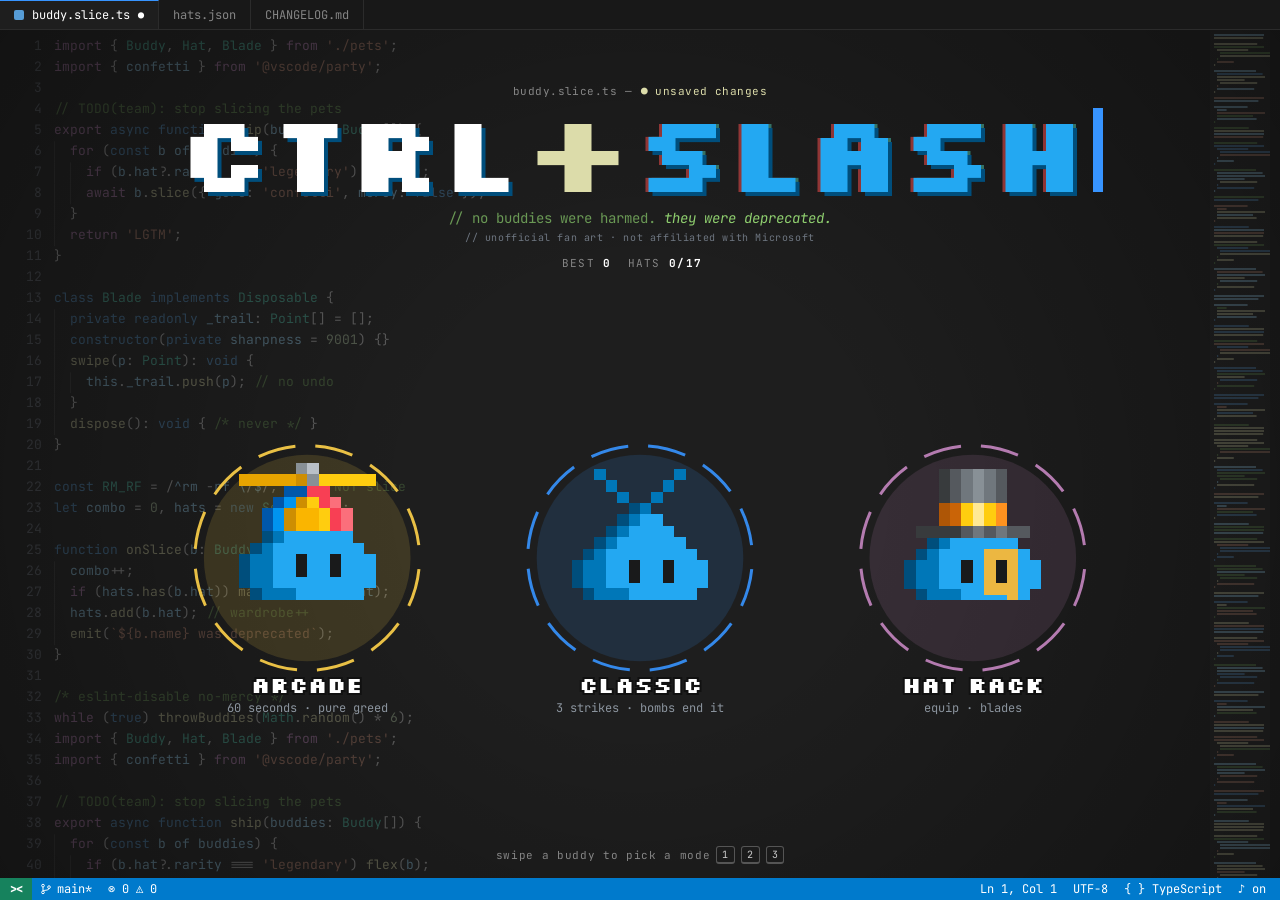
==== index.html @ 21628a55 "Initial commit" ====
<!doctype html>
<html lang="en">
<head>
<meta charset="utf-8">
<meta name="viewport" content="width=device-width, initial-scale=1, maximum-scale=1, user-scalable=no, viewport-fit=cover">
<meta name="theme-color" content="#1e1e1e">
<meta name="apple-mobile-web-app-capable" content="yes">
<meta name="mobile-web-app-capable" content="yes">
<meta name="apple-mobile-web-app-status-bar-style" content="black-translucent">
<title>CTRL+SLASH — a deeply unsafe refactor</title>
<meta name="description" content="Unofficial fan art: a Fruit Ninja-style slicer starring the VS Code chat pet and its hats. Not affiliated with Microsoft.">
<link rel="preconnect" href="https://fonts.googleapis.com">
<link rel="preconnect" href="https://fonts.gstatic.com" crossorigin>
<link href="https://fonts.googleapis.com/css2?family=JetBrains+Mono:wght@400;700;800&family=Silkscreen:wght@400;700&display=swap" rel="stylesheet">
<link rel="icon" href="data:image/svg+xml,<svg xmlns=%22http://www.w3.org/2000/svg%22 viewBox=%220 0 16 16%22><path fill=%22%2323a8f2%22 d=%22M8 3l6 6v4H2V9z%22/><rect x=%225%22 y=%229%22 width=%222%22 height=%222%22/><rect x=%229%22 y=%229%22 width=%222%22 height=%222%22/></svg>">
<link rel="stylesheet" href="style.css">
</head>
<body>
<div id="app">
  <div id="tabstrip" aria-hidden="true">
    <span class="tab active"><i class="dot"></i>buddy.slice.ts<b>●</b></span>
    <span class="tab">hats.json</span>
    <span class="tab">CHANGELOG.md</span>
  </div>

  <canvas id="game" aria-label="Game canvas: swipe to slice buddies"></canvas>

  <!-- In-game HUD -->
  <div id="hud" hidden>
    <div class="hud-top">
      <div class="score-block">
        <div id="score" class="score">0</div>
        <div class="best">BEST <b id="best">0</b></div>
      </div>
      <div class="hud-right">
        <div id="strikes" class="strikes" title="CI checks — lose all three and the build fails">
          <span class="ci-label">CI</span><i class="ok"></i><i class="ok"></i><i class="ok"></i>
        </div>
        <div id="timer" class="timer" hidden>1:00</div>
        <button id="btn-pause" class="icon-btn" aria-label="Pause">
          <svg viewBox="0 0 16 16" width="16" height="16"><rect x="3" y="2" width="3.5" height="12" fill="currentColor"/><rect x="9.5" y="2" width="3.5" height="12" fill="currentColor"/></svg>
        </button>
      </div>
    </div>
    <div class="wardrobe">
      <div class="w-label">WARDROBE <b id="w-count">0</b><span>/17</span></div>
      <div class="w-pips" id="w-pips"></div>
      <div id="w-hats" class="w-hats"></div>
    </div>
    <div id="mult" class="mult" hidden><b>×2</b><span>HAT TRICK</span><i></i></div>
    <div id="debugbar" class="debugbar" hidden>
      <span class="db-grip">⋮⋮</span>
      <svg viewBox="0 0 16 16"><path d="M4 2l10 6-10 6z" fill="#89d185"/></svg>
      <svg viewBox="0 0 16 16"><path d="M2 9a6 6 0 0 1 11-3M13 2v4h-4" stroke="#75beff" stroke-width="1.6" fill="none"/></svg>
      <svg viewBox="0 0 16 16"><path d="M8 2v9M4 8l4 4 4-4" stroke="#75beff" stroke-width="1.6" fill="none"/><circle cx="8" cy="14" r="1.3" fill="#75beff"/></svg>
      <svg viewBox="0 0 16 16"><rect x="3" y="3" width="10" height="10" fill="#f48771"/></svg>
      <span class="db-text">Paused on breakpoint</span>
    </div>
  </div>

  <!-- Menu overlay (rings are drawn on the canvas) -->
  <section id="menu" class="menu">
    <div class="brand">
      <div class="kicker"><span class="k-file">buddy.slice.ts</span><span class="k-sep">—</span><span class="k-unsaved">● unsaved changes</span></div>
      <h1 class="title" aria-label="Ctrl plus Slash">
        <span class="t-ctrl">CTRL</span><span class="t-plus">+</span><span class="t-slash">SLASH</span><span class="caret"></span>
      </h1>
      <p class="tag"><span class="c-comment">// no buddies were harmed.</span> <span class="c-comment strong">they were deprecated.</span></p>
      <p class="fanart">// unofficial fan art · not affiliated with Microsoft</p>
    </div>
    <div class="menu-meta">
      <span>BEST <b id="m-best">0</b></span>
      <span>HATS <b id="m-hats">0/17</b></span>
      <span id="m-equip" class="m-equip"></span>
    </div>
    <p class="hint">swipe a buddy to pick a mode <span class="kbd">1</span><span class="kbd">2</span><span class="kbd">3</span></p>
  </section>

  <!-- Hat rack -->
  <section id="rack" class="panel-wrap" hidden>
    <div class="panel rack">
      <header class="panel-head">
        <div class="ph-title"><span class="ph-path">~/.buddy/</span>hats.json</div>
        <button class="icon-btn" id="rack-close" aria-label="Close">✕</button>
      </header>
      <div class="rack-sub"><b id="rack-count">0/17</b> discovered · tap a hat to equip it</div>
      <div id="rack-grid" class="rack-grid"></div>
      <div class="rack-equip" id="rack-equip"></div>
      <details class="howto" open>
        <summary>how hats pay out</summary>
        <ul>
          <li><b class="t-rare">Slice</b> a hatted buddy → rarity bonus <span class="dim">(25 · 60 · 150 · 400)</span></li>
          <li><b class="t-epic">Snipe</b> the hat as it flies off → <b>2×</b> bonus</li>
          <li><b class="t-leg">Matching Set</b> — same hat 2+ times in one swipe → bonus × n²</li>
          <li><b class="t-common">Runway</b> — 3+ <i>different</i> hats in one swipe</li>
          <li><b class="t-leg">Wardrobe</b> — distinct hats per run: 3 Hat Trick ×2 · 6 Fashionista · 10 Haberdasher ×3 · 17 Full Wardrobe</li>
          <li><b class="t-rare">Equipped hat</b> spawns 3× more often and skins your blade</li>
        </ul>
        <p class="fanart-note">Unofficial fan art. Buddy and hat sprites © Microsoft, used under the MIT license from microsoft/vscode. Not affiliated with or endorsed by Microsoft.</p>
      </details>
    </div>
  </section>

  <!-- Pause -->
  <section id="pause" class="panel-wrap" hidden>
    <div class="panel small">
      <header class="panel-head"><div class="ph-title">⏸ debugger paused</div></header>
      <p class="p-body">The buddies are frozen mid-air, judging you.</p>
      <div class="actions">
        <button class="btn primary" id="btn-resume">▶ Continue <span class="kbd">F5</span></button>
        <button class="btn" id="btn-quit">■ Stop <span class="kbd">⇧F5</span></button>
      </div>
    </div>
  </section>

  <!-- Game over -->
  <section id="over" class="panel-wrap" hidden>
    <div class="panel term">
      <header class="term-head">
        <span>PROBLEMS <b id="over-problems">3</b></span><span>OUTPUT</span><span class="active">TERMINAL</span><span class="spacer"></span><span class="dim">bash</span>
      </header>
      <pre id="over-log" class="term-log"></pre>
      <div class="over-main">
        <canvas id="over-buddy" width="96" height="96"></canvas>
        <div class="over-score">
          <div class="os-label">SCORE</div>
          <div id="over-score" class="os-value">0</div>
          <div id="over-best" class="os-best">BEST 0</div>
        </div>
      </div>
      <div class="over-stats" id="over-stats"></div>
      <div class="over-hats" id="over-hats"></div>
      <div class="actions">
        <button class="btn primary" id="btn-retry">git reset --hard <span class="kbd">R</span></button>
        <button class="btn" id="btn-menu">:q <span class="kbd">Esc</span></button>
      </div>
    </div>
  </section>

  <div id="toasts" class="toasts" aria-live="polite"></div>

  <footer id="statusbar" class="statusbar">
    <span class="sb-item sb-remote">&gt;&lt;</span>
    <span class="sb-item"><svg viewBox="0 0 16 16" width="12" height="12"><circle cx="4" cy="3.5" r="1.8" stroke="currentColor" fill="none" stroke-width="1.3"/><circle cx="4" cy="12.5" r="1.8" stroke="currentColor" fill="none" stroke-width="1.3"/><circle cx="12" cy="5.5" r="1.8" stroke="currentColor" fill="none" stroke-width="1.3"/><path d="M4 5.3v5.4M12 7.3c0 3-8 2-8 3.4" stroke="currentColor" fill="none" stroke-width="1.3"/></svg> main*</span>
    <span class="sb-item" id="sb-problems">⊗ 0 ⚠ 0</span>
    <span class="sb-item sb-mode" id="sb-mode"></span>
    <span class="sb-spacer"></span>
    <span class="sb-item sb-hide-s" id="sb-stats">Ln 1, Col 1</span>
    <span class="sb-item sb-hide-s">UTF-8</span>
    <span class="sb-item sb-hide-s">{ } TypeScript</span>
    <button class="sb-item sb-btn" id="btn-mute" aria-label="Toggle sound">♪ on</button>
  </footer>

  <div id="loading" class="loading"><div><span>loading buddies</span><i></i><small>unofficial fan art</small></div></div>
</div>
<script src="js/core.js"></script>
<script src="js/audio.js"></script>
<script src="js/fx.js"></script>
<script src="js/entities.js"></script>
<script src="js/game.js"></script>
<script src="js/input.js"></script>
<script src="js/ui.js"></script>
<script src="js/main.js"></script>
</body>
</html>
---- style.css ----
:root {
  --bg: #1e1e1e;
  --panel: #252526;
  --panel-2: #1b1b1c;
  --border: #3c3c3c;
  --fg: #cccccc;
  --dim: #858585;
  --blue: #007acc;
  --accent: #3794ff;
  --buddy: #23a8f2;
  --buddy-mid: #0077b8;
  --buddy-dark: #004e7c;
  --err: #f14c4c;
  --warn: #cca700;
  --ok: #89d185;
  --debug: #cc6633;
  --agent: #8a4fd8;
  --kw: #569cd6;
  --str: #ce9178;
  --fn: #dcdcaa;
  --type: #4ec9b0;
  --num: #b5cea8;
  --purple: #c586c0;
  --var: #9cdcfe;
  --comment: #6a9955;
  --t-common: #9cdcfe;
  --t-rare: #4ec9b0;
  --t-epic: #c586c0;
  --t-leg: #ffd24a;
  --pix: "Silkscreen", "Courier New", monospace;
  --mono: "JetBrains Mono", ui-monospace, "SF Mono", Menlo, monospace;
  --sat: env(safe-area-inset-top, 0px);
  --sab: env(safe-area-inset-bottom, 0px);
  --sal: env(safe-area-inset-left, 0px);
  --sar: env(safe-area-inset-right, 0px);
  --sb-h: calc(22px + var(--sab));
}

* { box-sizing: border-box; }
html, body {
  margin: 0; height: 100%; background: var(--bg); color: var(--fg);
  overflow: hidden; overscroll-behavior: none;
  -webkit-user-select: none; user-select: none; -webkit-touch-callout: none;
  -webkit-tap-highlight-color: transparent;
  font-family: var(--mono);
}
#app { position: fixed; inset: 0; touch-action: none; }
#game { position: absolute; inset: 0; width: 100%; height: 100%; display: block; touch-action: none; cursor: crosshair; }
button { font: inherit; color: inherit; -webkit-tap-highlight-color: transparent; }
[hidden] { display: none !important; }

/* ---------- Tab strip (desktop only) */
#tabstrip {
  position: absolute; top: 0; left: 0; right: 0; height: 30px; z-index: 2;
  display: none; background: #181818; border-bottom: 1px solid #2b2b2b;
  font-size: 12px; pointer-events: none;
}
#tabstrip .tab { display: inline-flex; align-items: center; gap: 8px; height: 100%; padding: 0 14px; color: var(--dim); border-right: 1px solid #2b2b2b; }
#tabstrip .tab.active { background: var(--bg); color: #fff; border-top: 1px solid var(--accent); }
#tabstrip .tab b { color: #fff; font-size: 10px; }
#tabstrip .dot { width: 10px; height: 10px; border-radius: 2px; background: var(--kw); display: inline-block; }
@media (min-width: 760px) and (min-height: 560px) { #tabstrip { display: flex; } :root { --tab-h: 30px; } }

/* ---------- HUD */
#hud { position: absolute; inset: 0; pointer-events: none; z-index: 3; }
.hud-top {
  position: absolute; left: 0; right: 0; top: calc(var(--sat) + var(--tab-h, 0px) + 8px);
  padding: 0 calc(12px + var(--sar)) 0 calc(14px + var(--sal));
  display: flex; justify-content: space-between; align-items: flex-start;
}
.score {
  font-family: var(--pix); font-weight: 700; font-size: clamp(34px, 9vmin, 64px); line-height: .9; color: #fff;
  text-shadow: 3px 3px 0 var(--buddy-dark), 0 0 24px rgba(35,168,242,.35);
  transform-origin: left center; font-variant-numeric: tabular-nums;
}
.score.bump { animation: bump .22s ease-out; }
.score.neg { animation: neg .4s ease-out; }
@keyframes bump { 0% { transform: scale(1.18); color: var(--fn); } 100% { transform: scale(1); } }
@keyframes neg { 0%, 50% { color: var(--err); transform: translateX(-4px); } 25%, 75% { transform: translateX(4px); } 100% { transform: none; } }
.best { font-size: 11px; letter-spacing: .12em; color: var(--dim); margin-top: 6px; }
.best b { color: var(--fg); font-weight: 700; }
.hud-right { display: flex; align-items: center; gap: 10px; pointer-events: auto; }
.strikes { display: flex; align-items: center; gap: 5px; padding: 5px 8px; background: rgba(0,0,0,.35); border: 1px solid var(--border); border-radius: 3px; }
.ci-label { font-size: 10px; color: var(--dim); letter-spacing: .1em; margin-right: 2px; }
.strikes i { width: 18px; height: 18px; display: inline-grid; place-items: center; border-radius: 50%; font-style: normal; font-size: 12px; font-weight: 800; }
.strikes i.ok { background: rgba(137,209,133,.14); color: var(--ok); box-shadow: inset 0 0 0 1.5px var(--ok); }
.strikes i.ok::before { content: "✓"; }
.strikes i.fail { background: var(--err); color: #1e1e1e; animation: fail .4s ease-out; }
.strikes i.fail::before { content: "✕"; }
@keyframes fail { 0% { transform: scale(1.8); } 100% { transform: scale(1); } }
.timer { font-family: var(--pix); font-size: 26px; color: #fff; padding: 2px 10px; background: rgba(0,0,0,.35); border: 1px solid var(--border); border-radius: 3px; font-variant-numeric: tabular-nums; }
.timer.hot { color: var(--err); animation: pulse .5s infinite alternate; }
@keyframes pulse { to { transform: scale(1.08); } }
.icon-btn { width: 34px; height: 34px; display: grid; place-items: center; background: rgba(0,0,0,.35); border: 1px solid var(--border); border-radius: 3px; color: var(--fg); cursor: pointer; }
.icon-btn:active { background: var(--blue); }

.wardrobe {
  position: absolute; left: calc(14px + var(--sal)); top: calc(var(--sat) + var(--tab-h, 0px) + clamp(76px, 15vmin, 108px));
  display: flex; flex-direction: column; gap: 5px;
}
.w-label { font-size: 10px; letter-spacing: .14em; color: var(--dim); }
.w-label b { color: var(--t-leg); font-size: 12px; }
.w-pips { display: flex; gap: 3px; }
.w-pips i { width: 9px; height: 5px; background: #333; border-radius: 1px; }
.w-pips i.on { background: var(--t-leg); box-shadow: 0 0 6px var(--t-leg); }
.w-pips i.ms { outline: 1px solid #666; outline-offset: 1px; }
.w-hats { display: flex; flex-wrap: wrap; gap: 2px; max-width: 46vw; }
.w-hats .hat-ico.pop { animation: hatpop .5s cubic-bezier(.2,1.8,.4,1); }
@keyframes hatpop { 0% { transform: scale(2.4) rotate(-20deg); } 100% { transform: none; } }

.hat-ico {
  --w: 28px; width: var(--w); height: calc(var(--w) / 2); flex: none;
  background-repeat: no-repeat; image-rendering: pixelated;
  background-size: calc(var(--w) * 4) calc(var(--w) * 3);
  background-position: 0 calc(var(--w) * -1);
}
.hat-ico.locked { filter: brightness(0) opacity(.35); }

.mult {
  position: absolute; left: 50%; top: calc(var(--sat) + var(--tab-h, 0px) + 12px); transform: translateX(-50%);
  display: flex; align-items: center; gap: 8px; padding: 4px 10px 4px 8px; border-radius: 3px; overflow: hidden;
  background: #3a2f00; border: 1px solid var(--t-leg); color: var(--t-leg); font-size: 11px; letter-spacing: .1em;
  box-shadow: 0 0 20px rgba(255,210,74,.35);
}
.mult b { font-family: var(--pix); font-size: 20px; color: #fff; }
.mult i { position: absolute; left: 0; bottom: 0; height: 2px; background: var(--t-leg); width: var(--p, 100%); }

.debugbar {
  position: absolute; left: 50%; top: calc(var(--sat) + var(--tab-h, 0px) + 56px); transform: translateX(-50%);
  display: flex; align-items: center; gap: 10px; padding: 5px 10px; background: #252526; border: 1px solid #454545;
  box-shadow: 0 4px 16px rgba(0,0,0,.5); border-radius: 4px; font-size: 11px; white-space: nowrap;
}
.debugbar svg { width: 14px; height: 14px; }
.db-grip { color: #666; }
.db-text { color: #f0c674; }

@media (max-width: 560px) {
  .mult { left: auto; right: calc(12px + var(--sar)); transform: none; top: calc(var(--sat) + var(--tab-h, 0px) + 54px); padding: 3px 8px; }
  .mult b { font-size: 16px; }
  .debugbar { top: auto; bottom: calc(var(--sb-h) + 10px); }
}

/* ---------- Status bar */
.statusbar {
  position: absolute; left: 0; right: 0; bottom: 0; height: var(--sb-h); padding: 0 calc(6px + var(--sar)) var(--sab) calc(0px + var(--sal));
  display: flex; align-items: center; background: var(--blue); color: #fff; font-size: 12px; z-index: 5;
  transition: background .25s;
}
.statusbar.debug { background: var(--debug); }
.statusbar.agent { background: var(--agent); }
.statusbar.danger { background: #a1260d; }
.sb-item { display: inline-flex; align-items: center; gap: 5px; height: 22px; padding: 0 8px; white-space: nowrap; }
.sb-remote { background: #16825d; font-weight: 800; letter-spacing: -1px; padding: 0 10px; }
.sb-spacer { flex: 1; }
.sb-btn { background: none; border: 0; cursor: pointer; }
.sb-btn:hover { background: rgba(255,255,255,.12); }
.sb-mode { font-weight: 700; }
@media (max-width: 520px) { .sb-hide-s { display: none; } }

/* ---------- Menu */
.menu { position: absolute; inset: 0; z-index: 3; pointer-events: none; display: flex; flex-direction: column; align-items: center; }
.brand { margin-top: calc(var(--sat) + var(--tab-h, 0px) + clamp(18px, 6vh, 70px)); text-align: center; padding: 0 16px; }
.kicker { font-size: 11px; color: var(--dim); display: flex; gap: 8px; justify-content: center; letter-spacing: .04em; opacity: 0; animation: rise .5s .1s forwards; }
.k-unsaved { color: var(--fn); }
.title {
  margin: 6px 0 0; font-family: var(--pix); font-weight: 700; line-height: .86; letter-spacing: -.02em;
  font-size: clamp(30px, min(10.5vw, 12vh), 128px); color: #fff; display: flex; align-items: baseline; justify-content: center; flex-wrap: nowrap;
}
.title > span { display: inline-block; opacity: 0; animation: slam .55s cubic-bezier(.2,1.6,.4,1) forwards; }
.t-ctrl { color: #fff; text-shadow: 4px 4px 0 var(--buddy-dark); animation-delay: .15s !important; }
.t-plus { color: var(--fn); margin: 0 .04em; animation-delay: .3s !important; }
.t-slash {
  color: var(--buddy); animation-delay: .42s !important; position: relative;
  text-shadow: 4px 4px 0 var(--buddy-dark), -3px 0 0 rgba(241,76,76,.55), 3px 0 0 rgba(78,201,176,.5);
  clip-path: polygon(0 0, 100% 0, 100% 100%, 0 100%);
}
.caret { width: .09em; height: .78em; background: var(--accent); margin-left: .08em; animation: slam .3s .6s forwards, blink 1s 1s steps(1) infinite !important; }
@keyframes blink { 50% { opacity: 0; } }
@keyframes slam { 0% { opacity: 0; transform: translateY(-.4em) scale(1.6) rotate(-6deg); } 100% { opacity: 1; transform: none; } }
@keyframes rise { from { opacity: 0; transform: translateY(8px); } to { opacity: 1; transform: none; } }
.tag { margin: 12px 0 0; font-size: clamp(11px, 3.1vw, 14px); color: var(--comment); opacity: 0; animation: rise .5s .75s forwards; }
.tag .strong { color: #8fcf6f; font-style: italic; }
.fanart { margin: 4px 0 0; font-size: 10px; letter-spacing: .06em; color: #6e7681; opacity: 0; animation: rise .5s .8s forwards; }
.fanart-note { margin: 0; padding: 0 12px 12px; font-size: 11px; line-height: 1.5; color: var(--dim); }
.loading small { display: block; margin-top: 10px; font-family: var(--mono); font-size: 10px; letter-spacing: .08em; color: #6e7681; text-align: center; }
.menu-meta { margin-top: 12px; display: flex; gap: 16px; font-size: 11px; letter-spacing: .12em; color: var(--dim); opacity: 0; animation: rise .5s .85s forwards; }
.menu-meta b { color: #fff; }
.m-equip { color: var(--t-leg); }
.hint { position: absolute; bottom: calc(var(--sb-h) + 14px); margin: 0; font-size: 11px; color: var(--dim); letter-spacing: .06em; display: flex; gap: 6px; align-items: center; }
.kbd { display: inline-block; padding: 0 5px; border: 1px solid #555; border-bottom-width: 2px; border-radius: 3px; font-size: 10px; color: var(--fg); line-height: 15px; }
@media (pointer: coarse) { .hint .kbd, .actions .kbd { display: none; } }
@media (max-height: 460px) {
  .brand { margin-top: calc(var(--sat) + 8px); }
  .title { font-size: clamp(36px, 13vh, 72px); }
  .tag { margin-top: 6px; }
  .menu-meta { margin-top: 6px; }
  .hint { display: none; }
}

/* ---------- Panels */
.panel-wrap { position: absolute; inset: 0; z-index: 6; display: grid; place-items: center; padding: calc(var(--sat) + 12px) 12px calc(var(--sb-h) + 12px); background: rgba(10,10,12,.62); backdrop-filter: blur(3px); -webkit-backdrop-filter: blur(3px); touch-action: pan-y; }
.panel { width: min(560px, 100%); max-height: 100%; overflow: auto; background: var(--panel); border: 1px solid #454545; box-shadow: 0 12px 48px rgba(0,0,0,.6); border-radius: 6px; animation: panelIn .28s cubic-bezier(.2,1.3,.4,1); touch-action: pan-y; -webkit-user-select: none; }
.panel.small { width: min(380px, 100%); }
@keyframes panelIn { from { opacity: 0; transform: translateY(18px) scale(.97); } to { opacity: 1; transform: none; } }
.panel-head { display: flex; align-items: center; justify-content: space-between; padding: 10px 12px; border-bottom: 1px solid var(--border); background: var(--panel-2); position: sticky; top: 0; z-index: 1; }
.ph-title { font-size: 13px; color: #fff; }
.ph-path { color: var(--dim); }
.p-body { padding: 14px 14px 0; margin: 0; font-size: 13px; color: var(--fg); }
.actions { display: flex; gap: 10px; padding: 14px; flex-wrap: wrap; }
.btn { flex: 1 1 140px; min-height: 44px; padding: 8px 14px; background: #3a3d41; border: 1px solid #4a4a4a; color: #fff; border-radius: 3px; font-size: 13px; cursor: pointer; display: inline-flex; align-items: center; justify-content: center; gap: 8px; }
.btn:hover { background: #45494e; }
.btn.primary { background: var(--blue); border-color: #1a8ad6; }
.btn.primary:hover { background: #1188d8; }
.btn:active { transform: translateY(1px); }

.rack-sub { padding: 10px 14px 0; font-size: 12px; color: var(--dim); }
.rack-sub b { color: #fff; }
.rack-grid { display: grid; grid-template-columns: repeat(auto-fill, minmax(96px, 1fr)); gap: 8px; padding: 12px 14px; }
.hat-card { position: relative; background: #1e1e1e; border: 1px solid #333; border-radius: 4px; padding: 10px 6px 8px; display: flex; flex-direction: column; align-items: center; gap: 6px; cursor: pointer; min-height: 104px; }
.hat-card .hat-ico { --w: 64px; }
.hat-card .hc-name { font-size: 10px; text-align: center; color: var(--fg); line-height: 1.2; }
.hat-card .hc-tier { font-size: 9px; letter-spacing: .14em; }
.hat-card .hc-count { position: absolute; top: 4px; right: 6px; font-size: 10px; color: var(--dim); }
.hat-card.locked { cursor: default; }
.hat-card.locked .hc-name { color: #555; }
.hat-card.equipped { border-color: var(--t-leg); box-shadow: 0 0 0 1px var(--t-leg), 0 0 18px rgba(255,210,74,.2); }
.hat-card.equipped::after { content: "EQUIPPED"; position: absolute; top: 4px; left: 6px; font-size: 8px; letter-spacing: .12em; color: var(--t-leg); }
.tier-0 { color: var(--t-common); } .tier-1 { color: var(--t-rare); } .tier-2 { color: var(--t-epic); } .tier-3 { color: var(--t-leg); }
.t-common { color: var(--t-common); } .t-rare { color: var(--t-rare); } .t-epic { color: var(--t-epic); } .t-leg { color: var(--t-leg); }
.rack-equip { padding: 0 14px; font-size: 12px; color: var(--fn); min-height: 16px; }
.howto { margin: 12px 14px 16px; border: 1px solid var(--border); border-radius: 4px; background: #1e1e1e; }
.howto summary { padding: 8px 10px; font-size: 12px; color: #fff; cursor: pointer; }
.howto ul { margin: 0; padding: 0 12px 12px 28px; font-size: 12px; line-height: 1.7; color: var(--fg); }
.dim { color: var(--dim); }

/* Terminal / game over */
.term { background: #181818; }
.term-head { display: flex; gap: 18px; padding: 8px 14px; font-size: 11px; letter-spacing: .06em; color: var(--dim); border-bottom: 1px solid #2b2b2b; }
.term-head .active { color: #fff; border-bottom: 1px solid #fff; padding-bottom: 4px; }
.term-head b { background: #444; color: #fff; padding: 0 5px; border-radius: 8px; font-size: 10px; }
.term-head .spacer { flex: 1; }
.term-log { margin: 0; padding: 12px 14px 4px; font-family: var(--mono); font-size: 12px; line-height: 1.55; white-space: pre-wrap; color: var(--fg); min-height: 96px; }
.term-log .l-cmd { color: #fff; } .term-log .l-cmd::before { content: "$ "; color: var(--ok); }
.term-log .l-err { color: var(--err); } .term-log .l-ok { color: var(--ok); } .term-log .l-dim { color: var(--dim); } .term-log .l-warn { color: var(--warn); } .term-log .l-com { color: var(--comment); }
.over-main { display: flex; align-items: center; gap: 16px; padding: 8px 14px; }
#over-buddy { width: 112px; height: 112px; image-rendering: pixelated; flex: none; }
.os-label { font-size: 11px; letter-spacing: .2em; color: var(--dim); }
.os-value { font-family: var(--pix); font-size: clamp(42px, 12vw, 64px); color: #fff; line-height: 1; text-shadow: 3px 3px 0 var(--buddy-dark); }
.os-best { font-size: 12px; color: var(--dim); margin-top: 4px; }
.os-best.new { color: var(--t-leg); animation: pulse .5s infinite alternate; }
.over-stats { display: grid; grid-template-columns: repeat(auto-fit, minmax(110px, 1fr)); gap: 6px; padding: 4px 14px; }
.over-stats div { background: #222; border: 1px solid #2d2d2d; border-radius: 3px; padding: 6px 8px; font-size: 10px; color: var(--dim); letter-spacing: .06em; }
.over-stats b { display: block; font-family: var(--pix); font-size: 18px; color: #fff; letter-spacing: 0; }
.over-hats { display: flex; flex-wrap: wrap; gap: 4px; padding: 8px 14px 0; }
.over-hats .hat-ico { --w: 36px; }

/* Toasts (VS Code notifications) */
.toasts { position: absolute; right: calc(10px + var(--sar)); bottom: calc(var(--sb-h) + 10px); z-index: 7; display: flex; flex-direction: column; gap: 8px; align-items: flex-end; pointer-events: none; width: min(360px, calc(100% - 20px)); }
.toast { width: 100%; background: #252526; border: 1px solid #454545; border-left: 3px solid var(--accent); box-shadow: 0 6px 20px rgba(0,0,0,.5); border-radius: 3px; padding: 9px 12px; font-size: 12px; display: flex; align-items: center; gap: 10px; animation: toastIn .3s cubic-bezier(.2,1.4,.4,1); }
.toast.out { animation: toastOut .3s forwards; }
.toast.leg { border-left-color: var(--t-leg); }
.toast.ok { border-left-color: var(--ok); }
.toast .hat-ico { --w: 32px; }
.toast small { display: block; color: var(--dim); font-size: 10px; margin-top: 2px; }
@keyframes toastIn { from { opacity: 0; transform: translateX(30px); } to { opacity: 1; transform: none; } }
@keyframes toastOut { to { opacity: 0; transform: translateY(8px); } }
@media (max-width: 520px) { .toasts { left: 10px; right: 10px; width: auto; align-items: stretch; } }

.loading { position: absolute; inset: 0; z-index: 9; display: grid; place-items: center; background: var(--bg); font-family: var(--pix); color: var(--buddy); font-size: 14px; letter-spacing: .12em; transition: opacity .3s; }
.loading i { display: block; width: 120px; height: 3px; background: #333; margin-top: 10px; position: relative; overflow: hidden; }
.loading i::after { content: ""; position: absolute; inset: 0; width: 40%; background: var(--buddy); animation: load 1s infinite; }
@keyframes load { from { transform: translateX(-100%); } to { transform: translateX(260%); } }
.loading.done { opacity: 0; pointer-events: none; }

@media (prefers-reduced-motion: reduce) {
  *, *::before, *::after { animation-duration: .01ms !important; animation-iteration-count: 1 !important; }
}
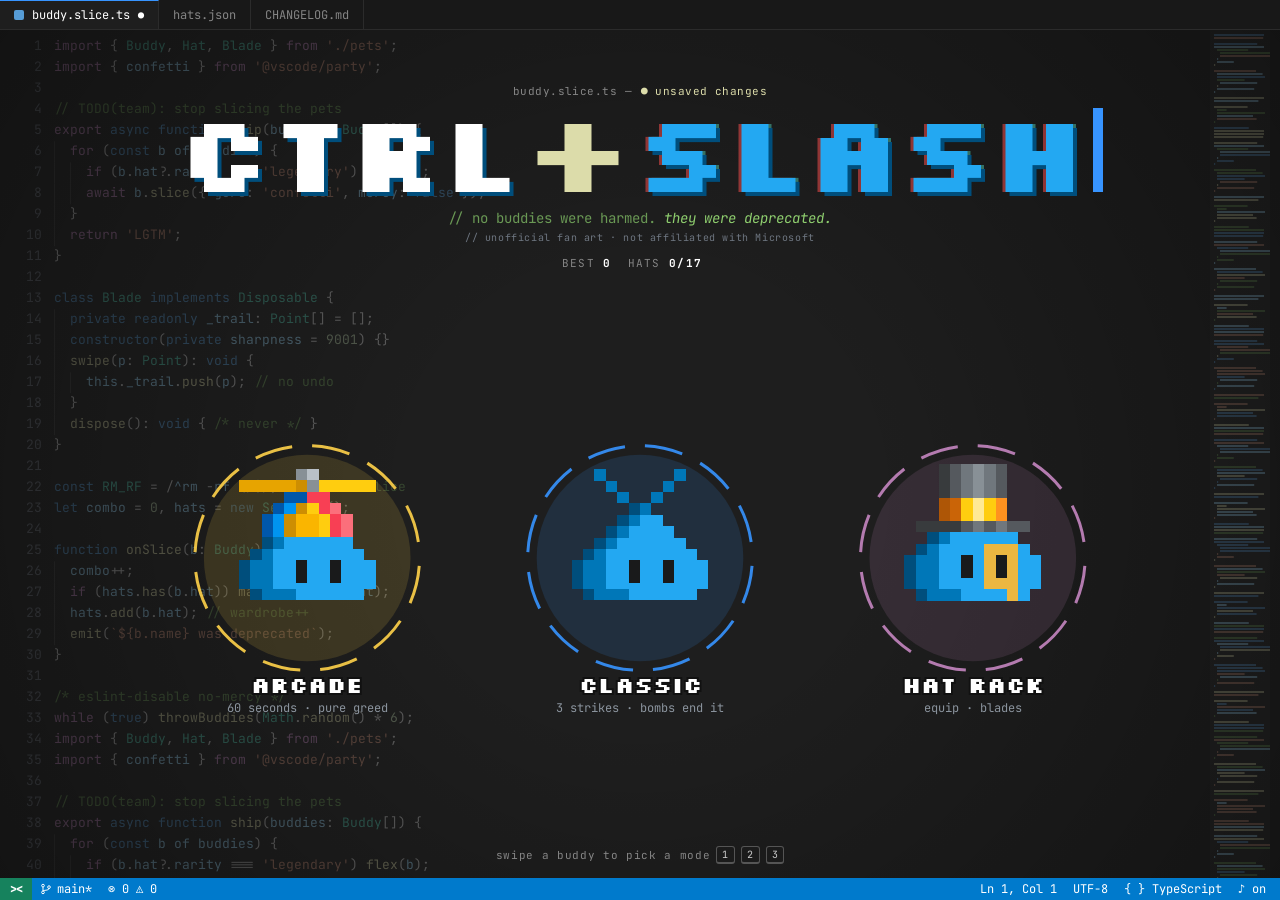
==== commit 630f168f: "Add skill-based scoring bonuses and player feedback Co-authored-by: Copilot App <223556219+Copilot@u" ====
--- a/index.html
+++ b/index.html
@@ -106,6 +106,15 @@
     <div class="panel small">
       <header class="panel-head"><div class="ph-title">⏸ debugger paused</div></header>
       <p class="p-body">The buddies are frozen mid-air, judging you.</p>
+      <details class="howto" open>
+        <summary>slice with style</summary>
+        <ul>
+          <li><b class="t-rare">Center +15</b> — cut through the middle of a buddy</li>
+          <li><b class="t-rare">Apex +20</b> — slice near the top of its jump</li>
+          <li><b class="t-rare">Rescue +30</b> — catch a falling regular buddy in the bottom buddy-height of the screen</li>
+          <li>Center stacks with Apex or Rescue. Hat multipliers boost these bonuses too. Legacy monolith hits keep their own scoring.</li>
+        </ul>
+      </details>
       <div class="actions">
         <button class="btn primary" id="btn-resume">▶ Continue <span class="kbd">F5</span></button>
         <button class="btn" id="btn-quit">■ Stop <span class="kbd">⇧F5</span></button>
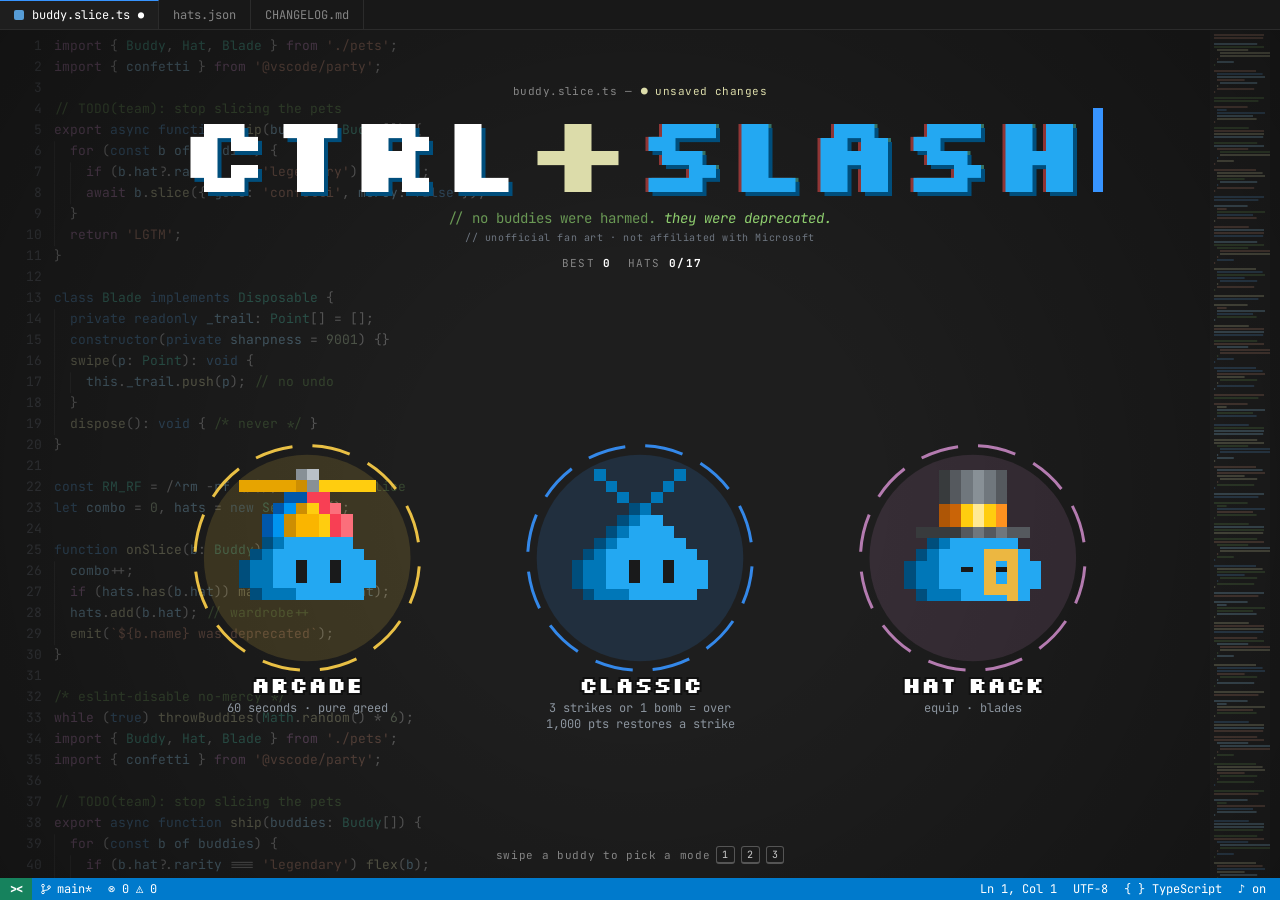
==== commit c931043d: "Clarify Classic mode rules before and during play Co-authored-by: Copilot App <223556219+Copilot@use" ====
--- a/index.html
+++ b/index.html
@@ -33,7 +33,7 @@
         <div class="best">BEST <b id="best">0</b></div>
       </div>
       <div class="hud-right">
-        <div id="strikes" class="strikes" title="CI checks — lose all three and the build fails">
+        <div id="strikes" class="strikes" title="Miss an ordinary buddy: 1 strike. 3 strikes or 1 bomb ends the run. Every 1,000 points restores a strike.">
           <span class="ci-label">CI</span><i class="ok"></i><i class="ok"></i><i class="ok"></i>
         </div>
         <div id="timer" class="timer" hidden>1:00</div>
@@ -106,15 +106,14 @@
     <div class="panel small">
       <header class="panel-head"><div class="ph-title">⏸ debugger paused</div></header>
       <p class="p-body">The buddies are frozen mid-air, judging you.</p>
-      <details class="howto" open>
-        <summary>slice with style</summary>
+      <div id="classic-help" class="p-body classic-help" hidden>
+        <b>Classic rules</b>
         <ul>
-          <li><b class="t-rare">Center +15</b> — cut through the middle of a buddy</li>
-          <li><b class="t-rare">Apex +20</b> — slice near the top of its jump</li>
-          <li><b class="t-rare">Rescue +30</b> — catch a falling regular buddy in the bottom buddy-height of the screen</li>
-          <li>Center stacks with Apex or Rescue. Hat multipliers boost these bonuses too. Legacy monolith hits keep their own scoring.</li>
+          <li>Miss an ordinary buddy: gain 1 strike (a failed CI check). At 3 strikes, the run ends.</li>
+          <li>Slice a bomb labelled <code>rm -rf</code>: the run ends immediately.</li>
+          <li>Every 1,000 points removes 1 strike, if you have any. Unused restores do not carry over.</li>
         </ul>
-      </details>
+      </div>
       <div class="actions">
         <button class="btn primary" id="btn-resume">▶ Continue <span class="kbd">F5</span></button>
         <button class="btn" id="btn-quit">■ Stop <span class="kbd">⇧F5</span></button>
--- a/style.css
+++ b/style.css
@@ -206,6 +206,9 @@
 .ph-title { font-size: 13px; color: #fff; }
 .ph-path { color: var(--dim); }
 .p-body { padding: 14px 14px 0; margin: 0; font-size: 13px; color: var(--fg); }
+.classic-help { line-height: 1.6; }
+.classic-help ul { margin: 8px 0 0; padding-left: 20px; }
+.classic-help li + li { margin-top: 8px; }
 .actions { display: flex; gap: 10px; padding: 14px; flex-wrap: wrap; }
 .btn { flex: 1 1 140px; min-height: 44px; padding: 8px 14px; background: #3a3d41; border: 1px solid #4a4a4a; color: #fff; border-radius: 3px; font-size: 13px; cursor: pointer; display: inline-flex; align-items: center; justify-content: center; gap: 8px; }
 .btn:hover { background: #45494e; }
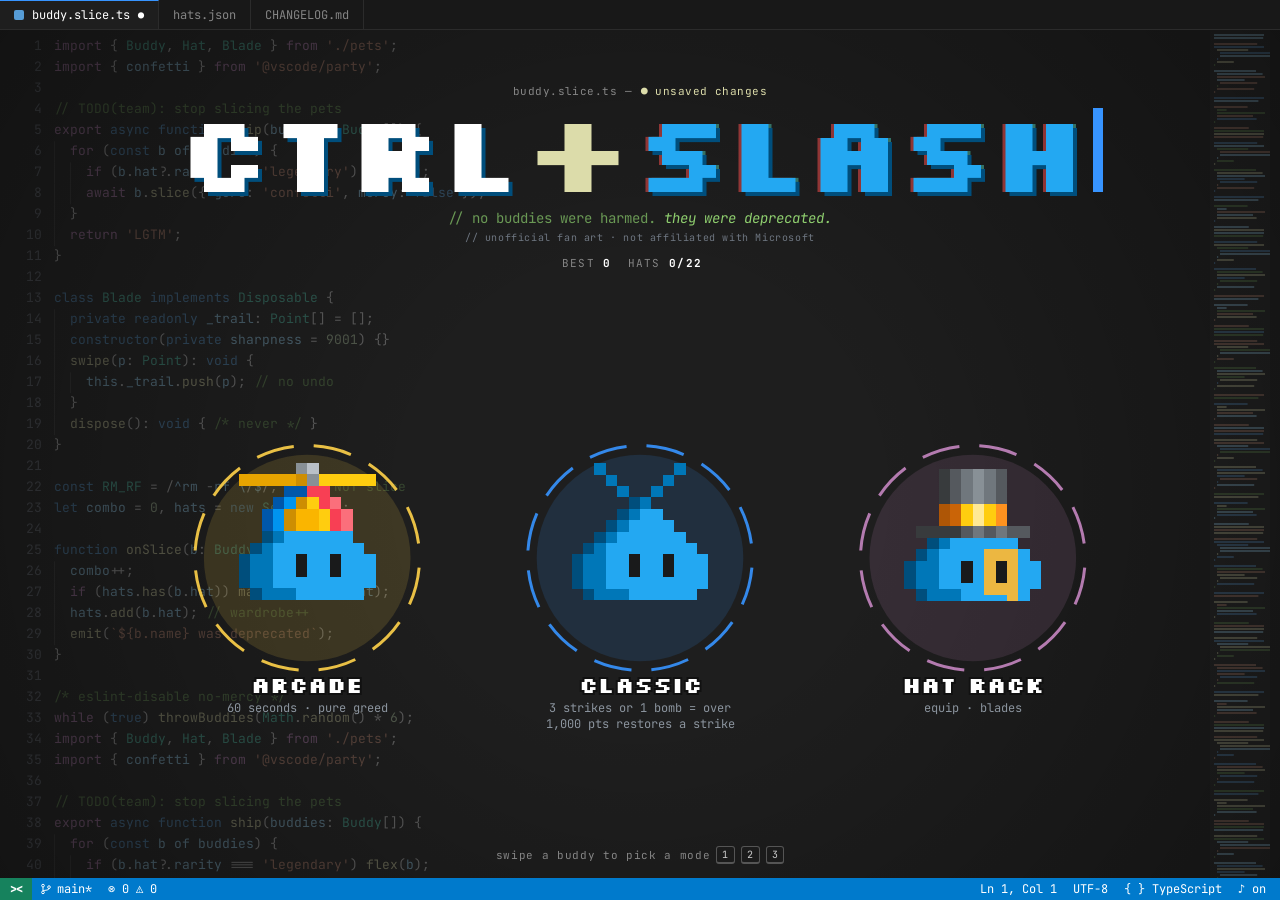
==== commit 4d105bdc: "Add five original hats Co-authored-by: Copilot App <223556219+Copilot@users.noreply.github.com>" ====
--- a/index.html
+++ b/index.html
@@ -33,7 +33,7 @@
         <div class="best">BEST <b id="best">0</b></div>
       </div>
       <div class="hud-right">
-        <div id="strikes" class="strikes" title="Miss an ordinary buddy: 1 strike. 3 strikes or 1 bomb ends the run. Every 1,000 points restores a strike.">
+        <div id="strikes" class="strikes" title="CI checks — lose all three and the build fails">
           <span class="ci-label">CI</span><i class="ok"></i><i class="ok"></i><i class="ok"></i>
         </div>
         <div id="timer" class="timer" hidden>1:00</div>
@@ -43,7 +43,7 @@
       </div>
     </div>
     <div class="wardrobe">
-      <div class="w-label">WARDROBE <b id="w-count">0</b><span>/17</span></div>
+      <div class="w-label">WARDROBE <b id="w-count">0</b><span id="w-total">/22</span></div>
       <div class="w-pips" id="w-pips"></div>
       <div id="w-hats" class="w-hats"></div>
     </div>
@@ -70,7 +70,7 @@
     </div>
     <div class="menu-meta">
       <span>BEST <b id="m-best">0</b></span>
-      <span>HATS <b id="m-hats">0/17</b></span>
+      <span>HATS <b id="m-hats">0/22</b></span>
       <span id="m-equip" class="m-equip"></span>
     </div>
     <p class="hint">swipe a buddy to pick a mode <span class="kbd">1</span><span class="kbd">2</span><span class="kbd">3</span></p>
@@ -83,7 +83,7 @@
         <div class="ph-title"><span class="ph-path">~/.buddy/</span>hats.json</div>
         <button class="icon-btn" id="rack-close" aria-label="Close">✕</button>
       </header>
-      <div class="rack-sub"><b id="rack-count">0/17</b> discovered · tap a hat to equip it</div>
+      <div class="rack-sub"><b id="rack-count">0/22</b> discovered · tap a hat to equip it</div>
       <div id="rack-grid" class="rack-grid"></div>
       <div class="rack-equip" id="rack-equip"></div>
       <details class="howto" open>
@@ -93,10 +93,10 @@
           <li><b class="t-epic">Snipe</b> the hat as it flies off → <b>2×</b> bonus</li>
           <li><b class="t-leg">Matching Set</b> — same hat 2+ times in one swipe → bonus × n²</li>
           <li><b class="t-common">Runway</b> — 3+ <i>different</i> hats in one swipe</li>
-          <li><b class="t-leg">Wardrobe</b> — distinct hats per run: 3 Hat Trick ×2 · 6 Fashionista · 10 Haberdasher ×3 · 17 Full Wardrobe</li>
+          <li><b class="t-leg">Wardrobe</b> — distinct hats per run: 3 Hat Trick ×2 · 6 Fashionista · 10 Haberdasher ×3 · 22 Full Wardrobe</li>
           <li><b class="t-rare">Equipped hat</b> spawns 3× more often and skins your blade</li>
         </ul>
-        <p class="fanart-note">Unofficial fan art. Buddy and hat sprites © Microsoft, used under the MIT license from microsoft/vscode. Not affiliated with or endorsed by Microsoft.</p>
+        <p class="fanart-note">Unofficial fan art. Buddy and 17 hat sprites © Microsoft, used under the MIT license from microsoft/vscode. Five additional hats are original project artwork. Not affiliated with or endorsed by Microsoft.</p>
       </details>
     </div>
   </section>
@@ -106,14 +106,6 @@
     <div class="panel small">
       <header class="panel-head"><div class="ph-title">⏸ debugger paused</div></header>
       <p class="p-body">The buddies are frozen mid-air, judging you.</p>
-      <div id="classic-help" class="p-body classic-help" hidden>
-        <b>Classic rules</b>
-        <ul>
-          <li>Miss an ordinary buddy: gain 1 strike (a failed CI check). At 3 strikes, the run ends.</li>
-          <li>Slice a bomb labelled <code>rm -rf</code>: the run ends immediately.</li>
-          <li>Every 1,000 points removes 1 strike, if you have any. Unused restores do not carry over.</li>
-        </ul>
-      </div>
       <div class="actions">
         <button class="btn primary" id="btn-resume">▶ Continue <span class="kbd">F5</span></button>
         <button class="btn" id="btn-quit">■ Stop <span class="kbd">⇧F5</span></button>
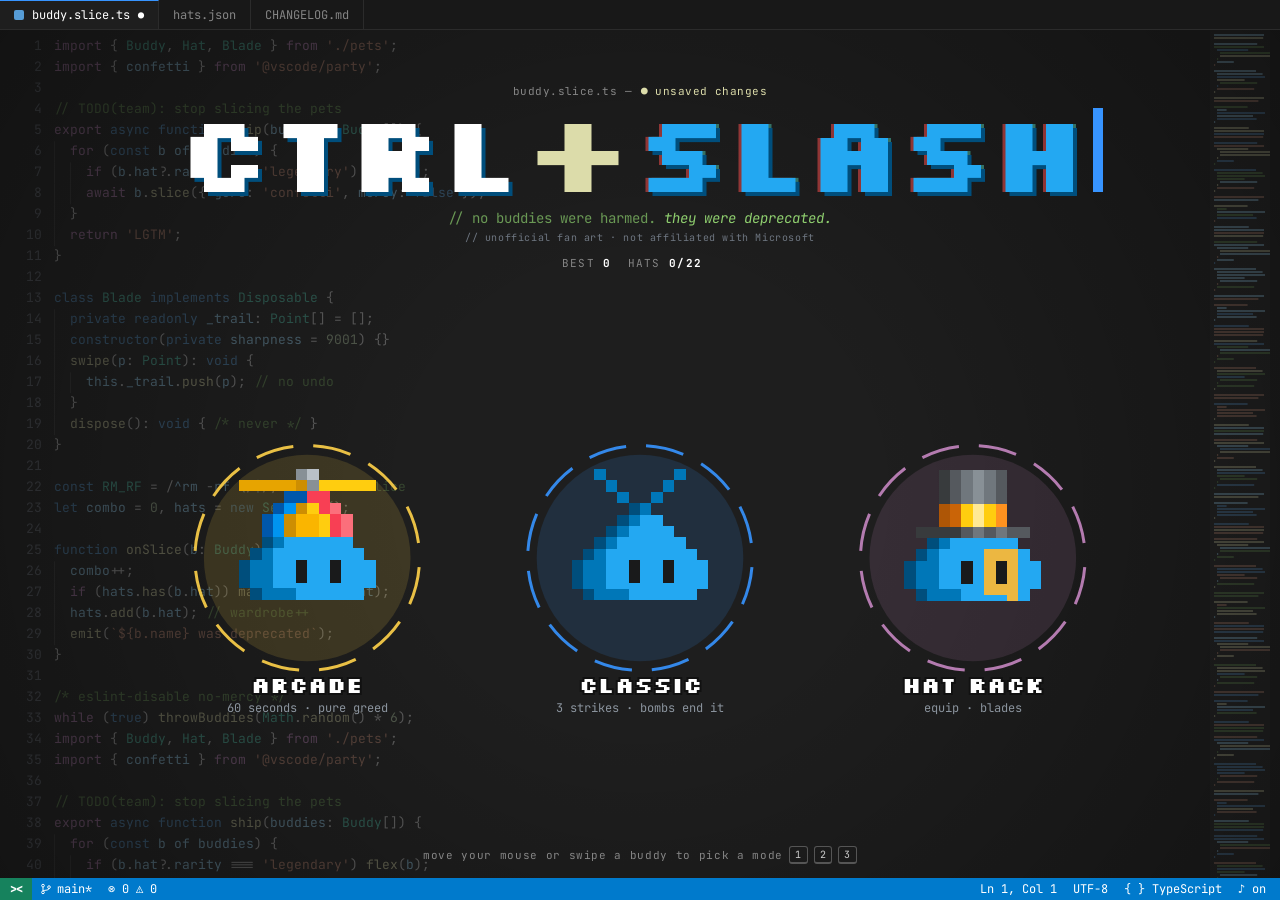
==== commit 44541e98: "Slice by moving the mouse, no click needed Mouse pointers now slice on hover, while touch and pen st" ====
--- a/index.html
+++ b/index.html
@@ -23,7 +23,7 @@
     <span class="tab">CHANGELOG.md</span>
   </div>
 
-  <canvas id="game" aria-label="Game canvas: swipe to slice buddies"></canvas>
+  <canvas id="game" aria-label="Game canvas: move your mouse or swipe to slice buddies"></canvas>
 
   <!-- In-game HUD -->
   <div id="hud" hidden>
@@ -43,7 +43,7 @@
       </div>
     </div>
     <div class="wardrobe">
-      <div class="w-label">WARDROBE <b id="w-count">0</b><span id="w-total">/22</span></div>
+      <div class="w-label">WARDROBE <b id="w-count">0</b><span>/17</span></div>
       <div class="w-pips" id="w-pips"></div>
       <div id="w-hats" class="w-hats"></div>
     </div>
@@ -70,10 +70,10 @@
     </div>
     <div class="menu-meta">
       <span>BEST <b id="m-best">0</b></span>
-      <span>HATS <b id="m-hats">0/22</b></span>
+      <span>HATS <b id="m-hats">0/17</b></span>
       <span id="m-equip" class="m-equip"></span>
     </div>
-    <p class="hint">swipe a buddy to pick a mode <span class="kbd">1</span><span class="kbd">2</span><span class="kbd">3</span></p>
+    <p class="hint">move your mouse or swipe a buddy to pick a mode <span class="kbd">1</span><span class="kbd">2</span><span class="kbd">3</span></p>
   </section>
 
   <!-- Hat rack -->
@@ -83,7 +83,7 @@
         <div class="ph-title"><span class="ph-path">~/.buddy/</span>hats.json</div>
         <button class="icon-btn" id="rack-close" aria-label="Close">✕</button>
       </header>
-      <div class="rack-sub"><b id="rack-count">0/22</b> discovered · tap a hat to equip it</div>
+      <div class="rack-sub"><b id="rack-count">0/17</b> discovered · tap a hat to equip it</div>
       <div id="rack-grid" class="rack-grid"></div>
       <div class="rack-equip" id="rack-equip"></div>
       <details class="howto" open>
@@ -93,10 +93,10 @@
           <li><b class="t-epic">Snipe</b> the hat as it flies off → <b>2×</b> bonus</li>
           <li><b class="t-leg">Matching Set</b> — same hat 2+ times in one swipe → bonus × n²</li>
           <li><b class="t-common">Runway</b> — 3+ <i>different</i> hats in one swipe</li>
-          <li><b class="t-leg">Wardrobe</b> — distinct hats per run: 3 Hat Trick ×2 · 6 Fashionista · 10 Haberdasher ×3 · 22 Full Wardrobe</li>
+          <li><b class="t-leg">Wardrobe</b> — distinct hats per run: 3 Hat Trick ×2 · 6 Fashionista · 10 Haberdasher ×3 · 17 Full Wardrobe</li>
           <li><b class="t-rare">Equipped hat</b> spawns 3× more often and skins your blade</li>
         </ul>
-        <p class="fanart-note">Unofficial fan art. Buddy and 17 hat sprites © Microsoft, used under the MIT license from microsoft/vscode. Five additional hats are original project artwork. Not affiliated with or endorsed by Microsoft.</p>
+        <p class="fanart-note">Unofficial fan art. Buddy and hat sprites © Microsoft, used under the MIT license from microsoft/vscode. Not affiliated with or endorsed by Microsoft.</p>
       </details>
     </div>
   </section>
